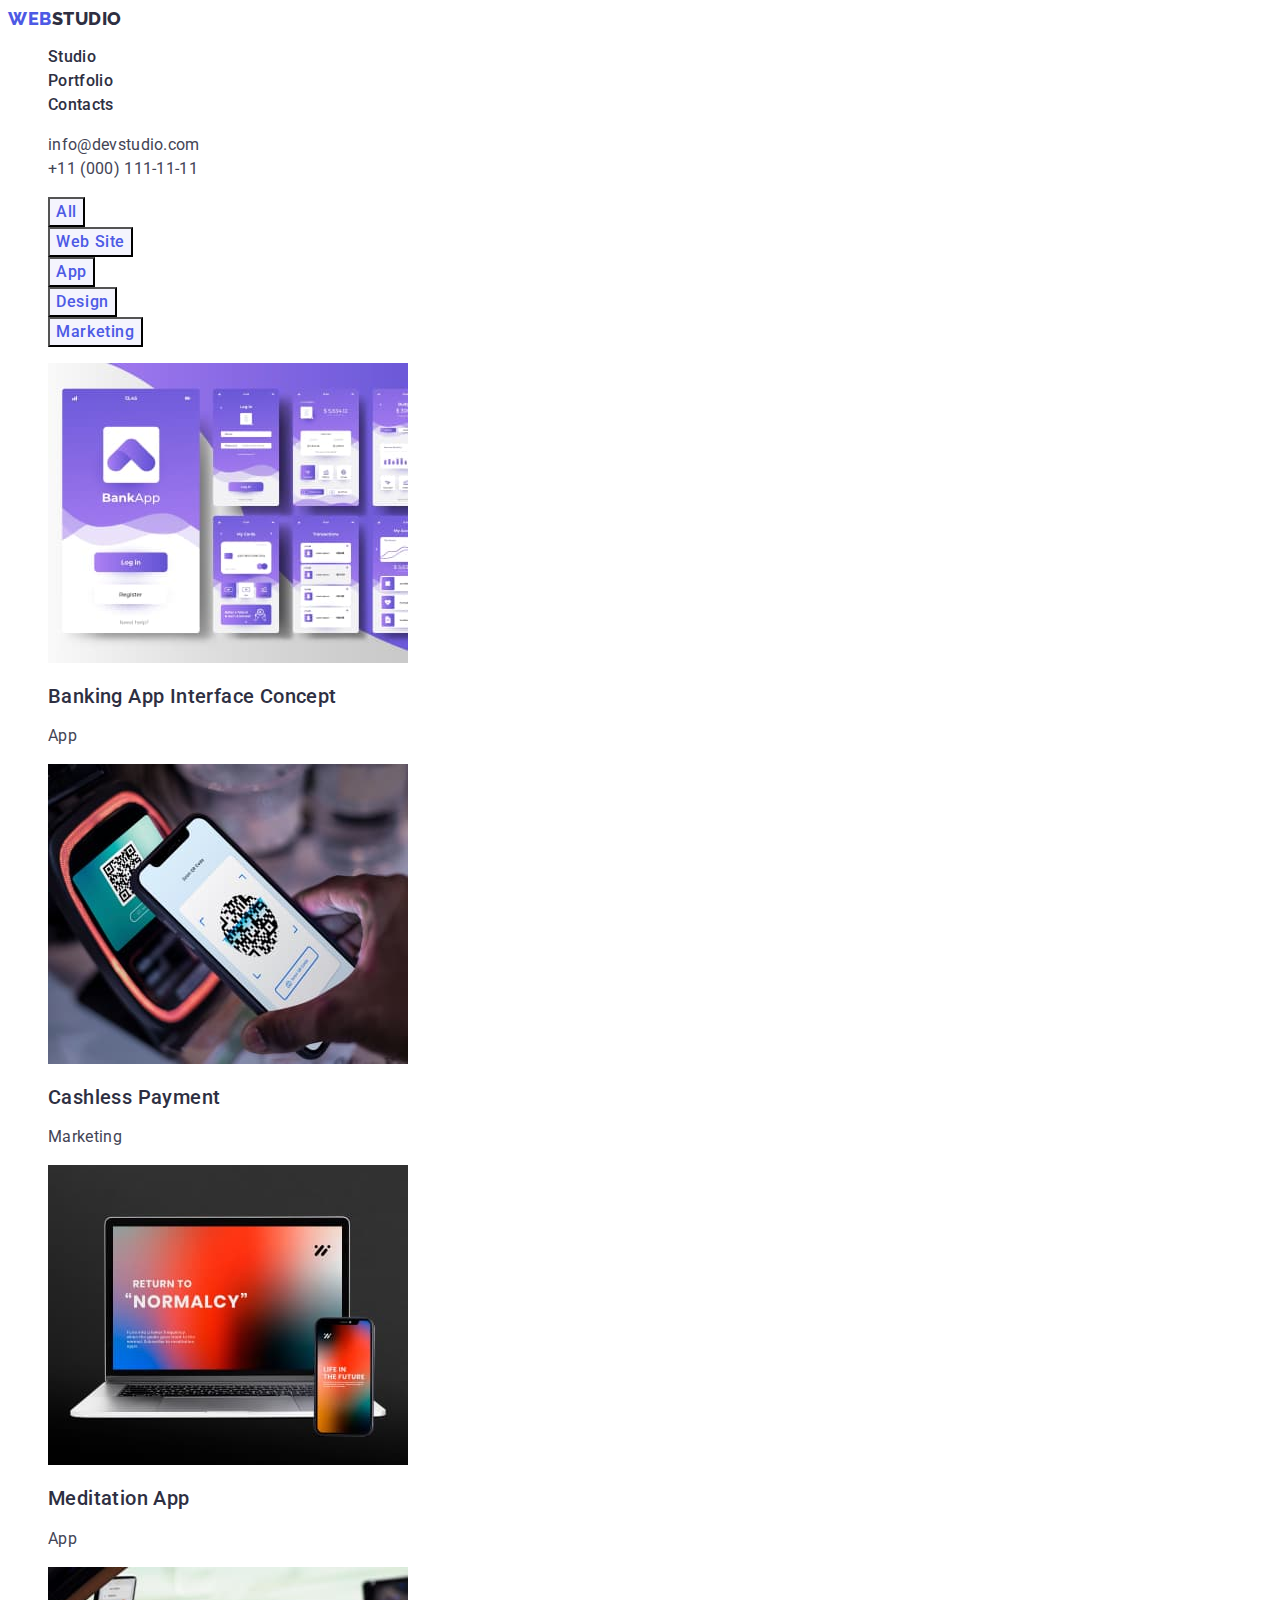
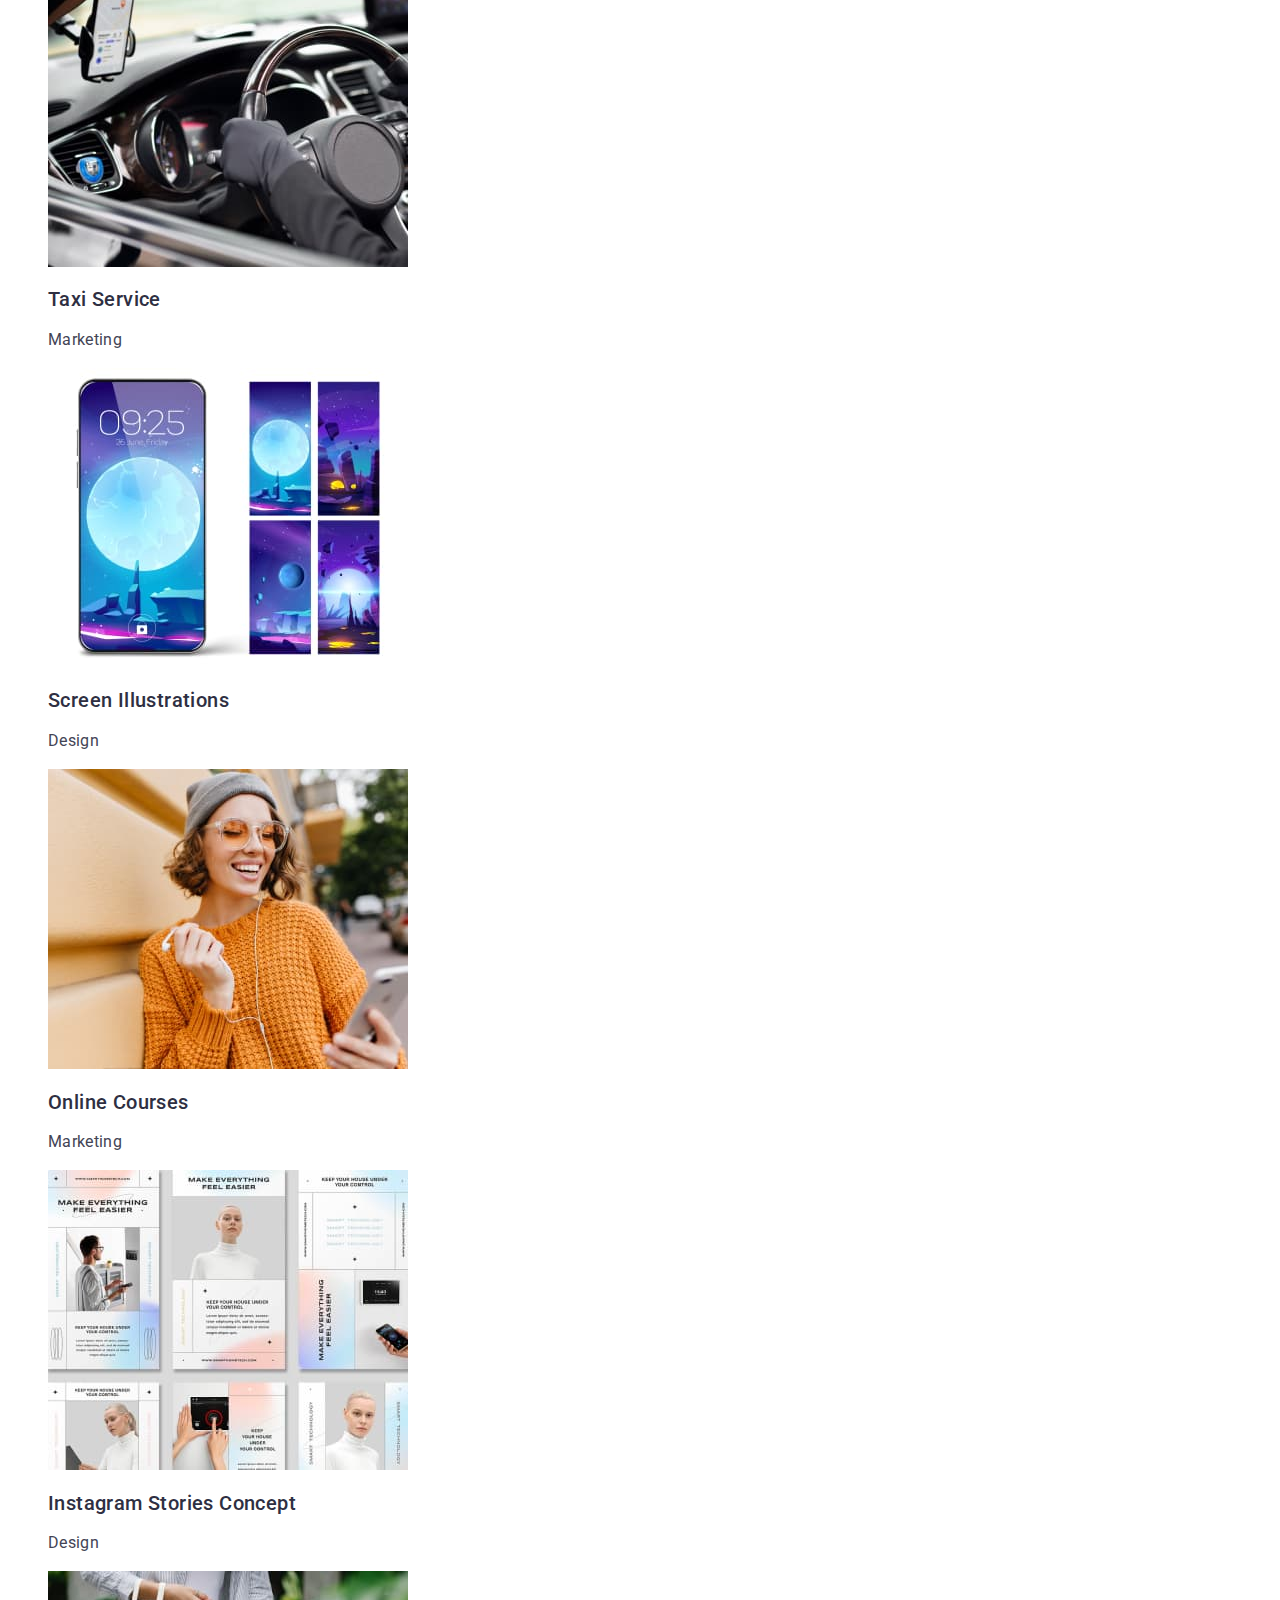
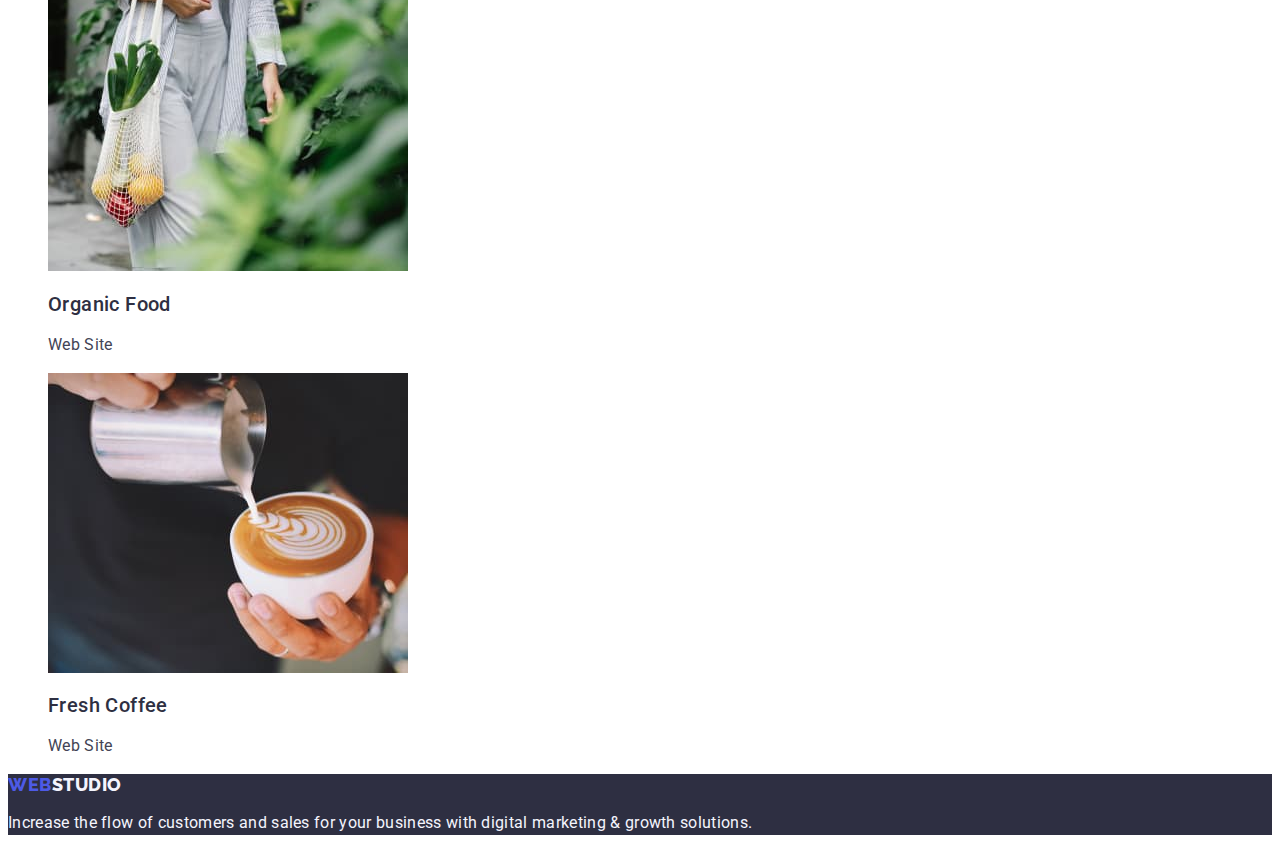
==== portfolio.html @ 6f132ad4 "Initial commit" ====
<!DOCTYPE html>

<html lang="en">
  <head>
    <meta charset="UTF-8" />
    <meta http-equiv="X-UA-Compatible" content="IE=edge" />
    <meta name="viewport" content="width=device-width, initial-scale=1.0" />
    <link rel="preconnect" href="https://fonts.googleapis.com" />
    <link rel="preconnect" href="https://fonts.gstatic.com" crossorigin />
    <link
      href="https://fonts.googleapis.com/css2?family=Raleway:wght@800&family=Roboto:wght@400;500;700;900&display=swap"
      rel="stylesheet"
    />
    <link rel="stylesheet" href="./css/styles.css" />
    <title>Web Studio</title>
  </head>
  <body>
    <header>
      <nav>
        <a href="./index.html" class="logo link"
          >Web<span class="logo-item-theme-light">Studio</span></a
        >
        <ul class="menu list">
          <li class="menu-item">
            <a class="menu-link link" href="./index.html">Studio</a>
          </li>
          <li class="menu-item">
            <a class="menu-link link" href="./portfolio.html">Portfolio</a>
          </li>
          <li class="menu-item">
            <a class="menu-link link" href="">Contacts</a>
          </li>
        </ul>
      </nav>
      <address class="contact">
        <ul class="contact-list list">
          <li class="contact-item">
            <a class="contact-link link" href="mailto:info@devstudio.com">info@devstudio.com</a>
          </li>
          <li class="contact-item">
            <a class="contact-link link" href="tel:+110001111111">+11 (000) 111-11-11</a>
          </li>
        </ul>
      </address>
    </header>
    <main>
      <section class="portfolio-section">
        <h1 hidden>Filters</h1>
        <ul class="btn-list list">
          <li class="btn-item"><button class="filter-btn" type="button">All</button></li>
          <li class="btn-item"><button class="filter-btn" type="button">Web Site</button></li>
          <li class="btn-item"><button class="filter-btn" type="button">App</button></li>
          <li class="btn-item"><button class="filter-btn" type="button">Design</button></li>
          <li class="btn-item"><button class="filter-btn" type="button">Marketing</button></li>
        </ul>
        <ul class="portfolio-img-list list">
          <li class="portfolio-img-item">
            <a href="" class="link"
              ><img
                class="portfolio-img"
                src="./images/portfolio/banking-app.jpg"
                alt="Banking App"
                width="360"
                height="300"
              />
              <h2 class="portfolio-img-title">Banking App Interface Concept</h2>
              <p class="portfolio-img-descr">App</p></a
            >
          </li>
          <li class="portfolio-img-item">
            <a href="" class="link"
              ><img
                class="portfolio-img"
                src="./images/portfolio/cashless-payment.jpg"
                alt="Cashless Payment"
                width="360"
                height="300"
              />
              <h2 class="portfolio-img-title">Cashless Payment</h2>
              <p class="portfolio-img-descr">Marketing</p></a
            >
          </li>
          <li class="portfolio-img-item">
            <a href="" class="link"
              ><img
                class="portfolio-img"
                src="./images/portfolio/meditation-app.jpg"
                alt="Meditation App"
                width="360"
                height="300"
              />
              <h2 class="portfolio-img-title">Meditation App</h2>
              <p class="portfolio-img-descr">App</p></a
            >
          </li>
          <li class="portfolio-img-item">
            <a href="" class="link"
              ><img
                class="portfolio-img"
                src="./images/portfolio/taxi-service.jpg"
                alt="Taxi Service"
                width="360"
                height="300"
              />
              <h2 class="portfolio-img-title">Taxi Service</h2>
              <p class="portfolio-img-descr">Marketing</p></a
            >
          </li>
          <li class="portfolio-img-item">
            <a href="" class="link"
              ><img
                class="portfolio-img"
                src="./images/portfolio/screen-illustrations.jpg"
                alt="Screen Illustrations"
                width="360"
                height="300"
              />
              <h2 class="portfolio-img-title">Screen Illustrations</h2>
              <p class="portfolio-img-descr">Design</p></a
            >
          </li>
          <li class="portfolio-img-item">
            <a href="" class="link"
              ><img
                class="portfolio-img"
                src="./images/portfolio/online-courses.jpg"
                alt="Online Courses"
                width="360"
                height="300"
              />
              <h2 class="portfolio-img-title">Online Courses</h2>
              <p class="portfolio-img-descr">Marketing</p></a
            >
          </li>
          <li class="portfolio-img-item">
            <a href="" class="link"
              ><img
                class="portfolio-img"
                src="./images/portfolio/instagram-stories.jpg"
                alt="Instagram Stories"
                width="360"
                height="300"
              />
              <h2 class="portfolio-img-title">Instagram Stories Concept</h2>
              <p class="portfolio-img-descr">Design</p></a
            >
          </li>
          <li class="portfolio-img-item">
            <a href="" class="link"
              ><img
                class="portfolio-img"
                src="./images/portfolio/organic-food.jpg"
                alt="Organic Food"
                width="360"
                height="300"
              />
              <h2 class="portfolio-img-title">Organic Food</h2>
              <p class="portfolio-img-descr">Web Site</p></a
            >
          </li>
          <li class="portfolio-img-item">
            <a href="" class="link"
              ><img
                class="portfolio-img"
                src="./images/portfolio/fresh-coffee.jpg"
                alt="Fresh Coffee"
                width="360"
                height="300"
              />
              <h2 class="portfolio-img-title">Fresh Coffee</h2>
              <p class="portfolio-img-descr">Web Site</p></a
            >
          </li>
        </ul>
      </section>
    </main>
    <footer class="footer">
      <a href="./index.html" class="logo link"
        >Web<span class="logo-item-theme-dark">Studio</span></a
      >
      <p class="footer-descr">
        Increase the flow of customers and sales for your business with digital marketing & growth
        solutions.
      </p>
    </footer>
  </body>
</html>
---- css/styles.css ----
body {
    font-family: 'Roboto', sans-serif;
    color: #434455;
    background-color: var(--background-white);
}

.list {
    list-style: none;
}

.link {
    text-decoration: none;
}

/* Colors */

:root {
    --background-dark: #2E2F42;
    --background-light: #F4F4FD;
    --background-white: #FFFFFF;
    --primary-brand: #4D5AE5;
    --pressed-state: #404BBF;
    --title-color: #2E2F42;
    --description-color: #434455;
}

/* Top Line */

.logo {
    font-family: 'Raleway', sans-serif;
    font-style: normal;
    font-weight: 800;
    font-size: 18px;
    line-height: 1.17;
    letter-spacing: 0.03em;
    text-transform: uppercase;
    color: var(--primary-brand);
}

.logo-item-theme-light {
    color: #2E2F42;
}

.logo-item-theme-dark {
    color: #F4F4FD;
}

.menu-link {
    font-weight: 500;
    font-size: 16px;
    line-height: 1.5;
    letter-spacing: 0.02em;
    color: #2E2F42;
}

.menu-link:hover,
.menu-link:focus {
    color: var(--pressed-state);
}

.contact {
    font-style: normal;
}

.contact-link {
    font-weight: 400;
    font-size: 16px;
    line-height: 1.5;
    letter-spacing: 0.02em;
    color: #434455;
}

.contact-link:hover,
.contact-link:focus {
    color: var(--pressed-state);
}

/* Effective Solutions for Your Business */

.hero {
    background-color: var(--background-dark);
}

.hero-descr {
    font-weight: 700;
    font-size: 56px;
    line-height: 1.07;
    letter-spacing: 0.02em;
    color: #ffffff;
}

.modal-open-btn {
    font-family: 'Roboto', sans-serif;
    font-weight: 500;
    font-size: 16px;
    line-height: 1.5;
    letter-spacing: 0.04em;
    color: #FFFFFF;
    cursor: pointer;
    background-color: var(--primary-brand);
}

.modal-open-btn:hover,
.modal-open-btn:focus {
    background-color: var(--pressed-state);
}

/* Principles of work */

.principle-title {
    font-weight: 500;
    font-size: 20px;
    line-height: 1.2;
    letter-spacing: 0.02em;
    color: var(--title-color);
}

.principle-descr {
    font-weight: 400;
    font-size: 16px;
    line-height: 1.5;
    letter-spacing: 0.02em;
    color: var(--description-color);
}

/* What are we doing */

.working-img-title {
    font-weight: 700;
    font-size: 36px;
    line-height: 1.11;
    letter-spacing: 0.02em;
    text-transform: capitalize;
    color: var(--title-color);
}

/* Our team */

.our-team-section {
    background-color: var(--background-light);
}

.team-item {
    background-color: var(--background-white);
}

.team-title {
    font-weight: 700;
    font-size: 36px;
    line-height: 1.11;
    letter-spacing: 0.02em;
    text-transform: capitalize;
    color: var(--title-color);
}

.team-member {
    font-weight: 500;
    font-size: 20px;
    line-height: 1.2;
    letter-spacing: 0.02em;
    color: var(--title-color);
}

.team-member-profession {
    font-weight: 400;
    font-size: 16px;
    line-height: 1.5;
    letter-spacing: 0.02em;
    color: var(--description-color);
}

/* Footer */

.footer {
    background-color: var(--background-dark);
}

.footer-descr {
    font-weight: 400;
    font-size: 16px;
    line-height: 1.5;
    letter-spacing: 0.02em;
    color: #F4F4FD;
}

/* PORTFOLIO */

.filter-btn {
    font-family: 'Roboto', sans-serif;
    font-weight: 500;
    font-size: 16px;
    line-height: 1.5;
    letter-spacing: 0.04em;
    cursor: pointer;
    color: var(--primary-brand);
    background-color: var(--background-light);
}

.filter-btn:hover,
.filter-btn:focus {
    color: #FFFFFF;
    background-color: var(--pressed-state);
}

.portfolio-img-title {
    font-weight: 500;
    font-size: 20px;
    line-height: 1.2;
    letter-spacing: 0.02em;
    color: var(--title-color);
}

.portfolio-img-descr {
    font-weight: 400;
    font-size: 16px;
    line-height: 1.5;
    letter-spacing: 0.02em;
    color: var(--description-color);
}
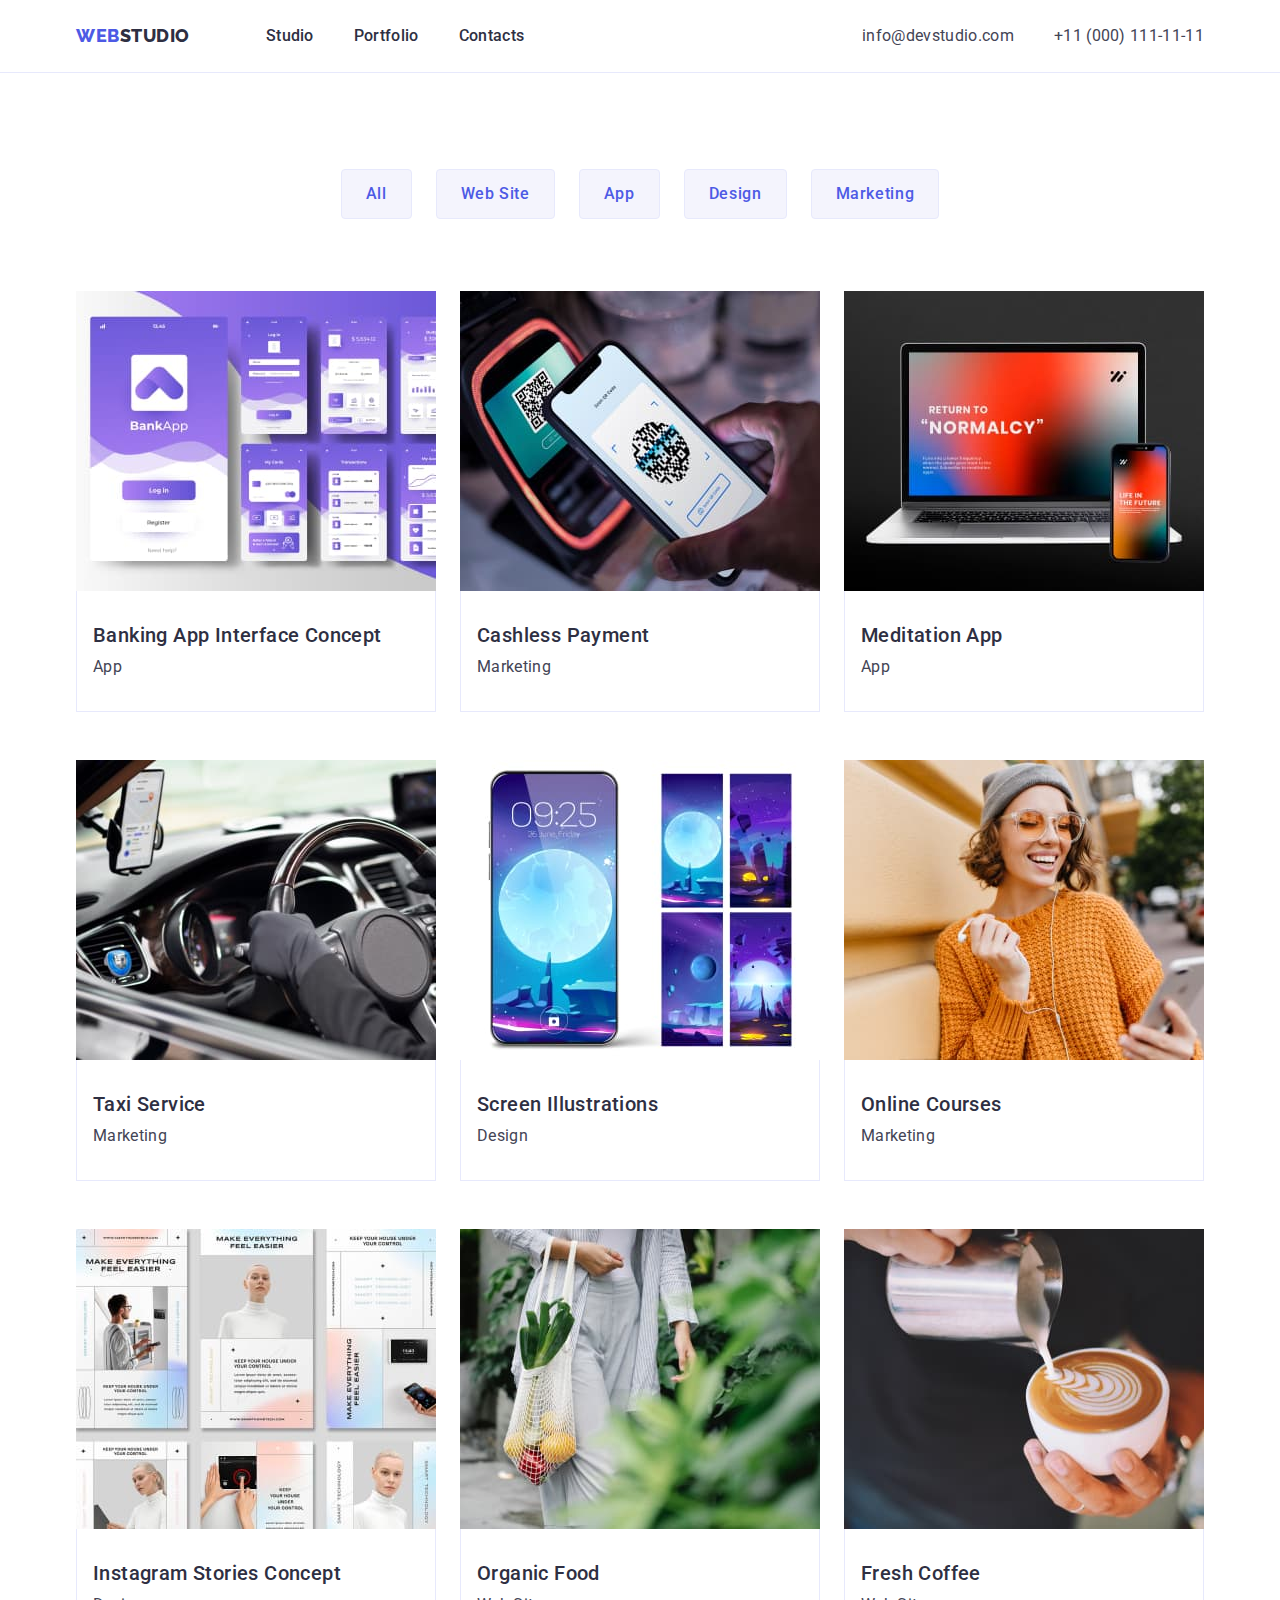
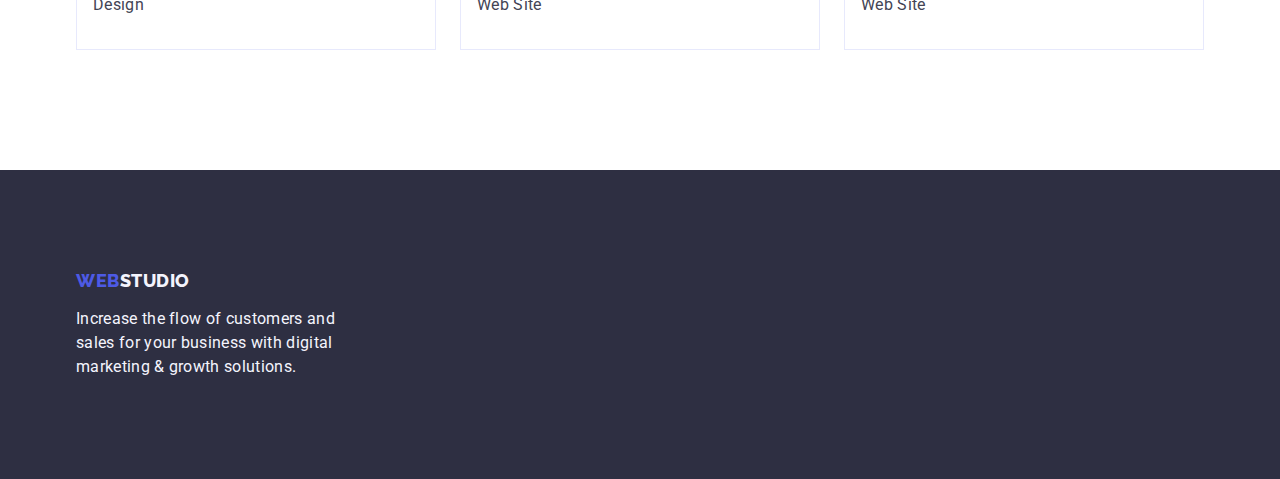
==== commit 1c62a6eb: "positioning" ====
--- a/portfolio.html
+++ b/portfolio.html
@@ -11,177 +11,202 @@
       href="https://fonts.googleapis.com/css2?family=Raleway:wght@800&family=Roboto:wght@400;500;700;900&display=swap"
       rel="stylesheet"
     />
+    <link rel="stylesheet" href="./css/modern-normalize/modern-normalize.min.css" />
     <link rel="stylesheet" href="./css/styles.css" />
     <title>Web Studio</title>
   </head>
   <body>
-    <header>
-      <nav>
-        <a href="./index.html" class="logo link"
-          >Web<span class="logo-item-theme-light">Studio</span></a
-        >
-        <ul class="menu list">
-          <li class="menu-item">
-            <a class="menu-link link" href="./index.html">Studio</a>
-          </li>
-          <li class="menu-item">
-            <a class="menu-link link" href="./portfolio.html">Portfolio</a>
-          </li>
-          <li class="menu-item">
-            <a class="menu-link link" href="">Contacts</a>
-          </li>
-        </ul>
-      </nav>
-      <address class="contact">
-        <ul class="contact-list list">
-          <li class="contact-item">
-            <a class="contact-link link" href="mailto:info@devstudio.com">info@devstudio.com</a>
-          </li>
-          <li class="contact-item">
-            <a class="contact-link link" href="tel:+110001111111">+11 (000) 111-11-11</a>
-          </li>
-        </ul>
-      </address>
+    <header class="page-header">
+      <div class="container page-header-container">
+        <nav class="page-nav">
+          <a href="./index.html" class="logo link"
+            >Web<span class="logo-item-theme-light">Studio</span></a
+          >
+          <ul class="menu list">
+            <li class="menu-item">
+              <a class="menu-link link" href="./index.html">Studio</a>
+            </li>
+            <li class="menu-item">
+              <a class="menu-link link" href="./portfolio.html">Portfolio</a>
+            </li>
+            <li class="menu-item">
+              <a class="menu-link link" href="">Contacts</a>
+            </li>
+          </ul>
+        </nav>
+        <address class="contact">
+          <ul class="contact-list list">
+            <li class="contact-item">
+              <a class="contact-link link" href="mailto:info@devstudio.com">info@devstudio.com</a>
+            </li>
+            <li class="contact-item">
+              <a class="contact-link link" href="tel:+110001111111">+11 (000) 111-11-11</a>
+            </li>
+          </ul>
+        </address>
+      </div>
     </header>
     <main>
       <section class="portfolio-section">
-        <h1 hidden>Filters</h1>
-        <ul class="btn-list list">
-          <li class="btn-item"><button class="filter-btn" type="button">All</button></li>
-          <li class="btn-item"><button class="filter-btn" type="button">Web Site</button></li>
-          <li class="btn-item"><button class="filter-btn" type="button">App</button></li>
-          <li class="btn-item"><button class="filter-btn" type="button">Design</button></li>
-          <li class="btn-item"><button class="filter-btn" type="button">Marketing</button></li>
-        </ul>
-        <ul class="portfolio-img-list list">
-          <li class="portfolio-img-item">
-            <a href="" class="link"
-              ><img
-                class="portfolio-img"
-                src="./images/portfolio/banking-app.jpg"
-                alt="Banking App"
-                width="360"
-                height="300"
-              />
-              <h2 class="portfolio-img-title">Banking App Interface Concept</h2>
-              <p class="portfolio-img-descr">App</p></a
-            >
-          </li>
-          <li class="portfolio-img-item">
-            <a href="" class="link"
-              ><img
-                class="portfolio-img"
-                src="./images/portfolio/cashless-payment.jpg"
-                alt="Cashless Payment"
-                width="360"
-                height="300"
-              />
-              <h2 class="portfolio-img-title">Cashless Payment</h2>
-              <p class="portfolio-img-descr">Marketing</p></a
-            >
-          </li>
-          <li class="portfolio-img-item">
-            <a href="" class="link"
-              ><img
-                class="portfolio-img"
-                src="./images/portfolio/meditation-app.jpg"
-                alt="Meditation App"
-                width="360"
-                height="300"
-              />
-              <h2 class="portfolio-img-title">Meditation App</h2>
-              <p class="portfolio-img-descr">App</p></a
-            >
-          </li>
-          <li class="portfolio-img-item">
-            <a href="" class="link"
-              ><img
-                class="portfolio-img"
-                src="./images/portfolio/taxi-service.jpg"
-                alt="Taxi Service"
-                width="360"
-                height="300"
-              />
-              <h2 class="portfolio-img-title">Taxi Service</h2>
-              <p class="portfolio-img-descr">Marketing</p></a
-            >
-          </li>
-          <li class="portfolio-img-item">
-            <a href="" class="link"
-              ><img
-                class="portfolio-img"
-                src="./images/portfolio/screen-illustrations.jpg"
-                alt="Screen Illustrations"
-                width="360"
-                height="300"
-              />
-              <h2 class="portfolio-img-title">Screen Illustrations</h2>
-              <p class="portfolio-img-descr">Design</p></a
-            >
-          </li>
-          <li class="portfolio-img-item">
-            <a href="" class="link"
-              ><img
-                class="portfolio-img"
-                src="./images/portfolio/online-courses.jpg"
-                alt="Online Courses"
-                width="360"
-                height="300"
-              />
-              <h2 class="portfolio-img-title">Online Courses</h2>
-              <p class="portfolio-img-descr">Marketing</p></a
-            >
-          </li>
-          <li class="portfolio-img-item">
-            <a href="" class="link"
-              ><img
-                class="portfolio-img"
-                src="./images/portfolio/instagram-stories.jpg"
-                alt="Instagram Stories"
-                width="360"
-                height="300"
-              />
-              <h2 class="portfolio-img-title">Instagram Stories Concept</h2>
-              <p class="portfolio-img-descr">Design</p></a
-            >
-          </li>
-          <li class="portfolio-img-item">
-            <a href="" class="link"
-              ><img
-                class="portfolio-img"
-                src="./images/portfolio/organic-food.jpg"
-                alt="Organic Food"
-                width="360"
-                height="300"
-              />
-              <h2 class="portfolio-img-title">Organic Food</h2>
-              <p class="portfolio-img-descr">Web Site</p></a
-            >
-          </li>
-          <li class="portfolio-img-item">
-            <a href="" class="link"
-              ><img
-                class="portfolio-img"
-                src="./images/portfolio/fresh-coffee.jpg"
-                alt="Fresh Coffee"
-                width="360"
-                height="300"
-              />
-              <h2 class="portfolio-img-title">Fresh Coffee</h2>
-              <p class="portfolio-img-descr">Web Site</p></a
-            >
-          </li>
-        </ul>
+        <div class="container portfolio-container">
+          <h1 hidden>Filters</h1>
+          <ul class="btn-list list">
+            <li class="btn-item"><button class="filter-btn" type="button">All</button></li>
+            <li class="btn-item"><button class="filter-btn" type="button">Web Site</button></li>
+            <li class="btn-item"><button class="filter-btn" type="button">App</button></li>
+            <li class="btn-item"><button class="filter-btn" type="button">Design</button></li>
+            <li class="btn-item"><button class="filter-btn" type="button">Marketing</button></li>
+          </ul>
+          <ul class="portfolio-img-list list">
+            <li class="portfolio-img-item">
+              <a href="" class="link"
+                ><img
+                  class="portfolio-img"
+                  src="./images/portfolio/banking-app.jpg"
+                  alt="Banking App"
+                  width="360"
+                  height="300"
+                />
+                <div class="portfolio-img-descr-container">
+                  <h2 class="portfolio-img-title">Banking App Interface Concept</h2>
+                  <p class="portfolio-img-descr">App</p>
+                </div></a
+              >
+            </li>
+            <li class="portfolio-img-item">
+              <a href="" class="link"
+                ><img
+                  class="portfolio-img"
+                  src="./images/portfolio/cashless-payment.jpg"
+                  alt="Cashless Payment"
+                  width="360"
+                  height="300"
+                />
+                <div class="portfolio-img-descr-container">
+                  <h2 class="portfolio-img-title">Cashless Payment</h2>
+                  <p class="portfolio-img-descr">Marketing</p>
+                </div></a
+              >
+            </li>
+            <li class="portfolio-img-item">
+              <a href="" class="link"
+                ><img
+                  class="portfolio-img"
+                  src="./images/portfolio/meditation-app.jpg"
+                  alt="Meditation App"
+                  width="360"
+                  height="300"
+                />
+                <div class="portfolio-img-descr-container">
+                  <h2 class="portfolio-img-title">Meditation App</h2>
+                  <p class="portfolio-img-descr">App</p>
+                </div></a
+              >
+            </li>
+            <li class="portfolio-img-item">
+              <a href="" class="link"
+                ><img
+                  class="portfolio-img"
+                  src="./images/portfolio/taxi-service.jpg"
+                  alt="Taxi Service"
+                  width="360"
+                  height="300"
+                />
+                <div class="portfolio-img-descr-container">
+                  <h2 class="portfolio-img-title">Taxi Service</h2>
+                  <p class="portfolio-img-descr">Marketing</p>
+                </div></a
+              >
+            </li>
+            <li class="portfolio-img-item">
+              <a href="" class="link"
+                ><img
+                  class="portfolio-img"
+                  src="./images/portfolio/screen-illustrations.jpg"
+                  alt="Screen Illustrations"
+                  width="360"
+                  height="300"
+                />
+                <div class="portfolio-img-descr-container">
+                  <h2 class="portfolio-img-title">Screen Illustrations</h2>
+                  <p class="portfolio-img-descr">Design</p>
+                </div></a
+              >
+            </li>
+            <li class="portfolio-img-item">
+              <a href="" class="link"
+                ><img
+                  class="portfolio-img"
+                  src="./images/portfolio/online-courses.jpg"
+                  alt="Online Courses"
+                  width="360"
+                  height="300"
+                />
+                <div class="portfolio-img-descr-container">
+                  <h2 class="portfolio-img-title">Online Courses</h2>
+                  <p class="portfolio-img-descr">Marketing</p>
+                </div></a
+              >
+            </li>
+            <li class="portfolio-img-item">
+              <a href="" class="link"
+                ><img
+                  class="portfolio-img"
+                  src="./images/portfolio/instagram-stories.jpg"
+                  alt="Instagram Stories"
+                  width="360"
+                  height="300"
+                />
+                <div class="portfolio-img-descr-container">
+                  <h2 class="portfolio-img-title">Instagram Stories Concept</h2>
+                  <p class="portfolio-img-descr">Design</p>
+                </div></a
+              >
+            </li>
+            <li class="portfolio-img-item">
+              <a href="" class="link"
+                ><img
+                  class="portfolio-img"
+                  src="./images/portfolio/organic-food.jpg"
+                  alt="Organic Food"
+                  width="360"
+                  height="300"
+                />
+                <div class="portfolio-img-descr-container">
+                  <h2 class="portfolio-img-title">Organic Food</h2>
+                  <p class="portfolio-img-descr">Web Site</p>
+                </div></a
+              >
+            </li>
+            <li class="portfolio-img-item">
+              <a href="" class="link"
+                ><img
+                  class="portfolio-img"
+                  src="./images/portfolio/fresh-coffee.jpg"
+                  alt="Fresh Coffee"
+                  width="360"
+                  height="300"
+                />
+                <div class="portfolio-img-descr-container">
+                  <h2 class="portfolio-img-title">Fresh Coffee</h2>
+                  <p class="portfolio-img-descr">Web Site</p>
+                </div></a
+              >
+            </li>
+          </ul>
+        </div>
       </section>
     </main>
     <footer class="footer">
-      <a href="./index.html" class="logo link"
-        >Web<span class="logo-item-theme-dark">Studio</span></a
-      >
-      <p class="footer-descr">
-        Increase the flow of customers and sales for your business with digital marketing & growth
-        solutions.
-      </p>
+      <div class="container">
+        <a href="./index.html" class="logo link"
+          >Web<span class="logo-item-theme-dark">Studio</span></a
+        >
+        <p class="footer-descr">
+          Increase the flow of customers and sales for your business with digital marketing & growth
+          solutions.
+        </p>
+      </div>
     </footer>
   </body>
 </html>
--- a/css/styles.css
+++ b/css/styles.css
@@ -1,15 +1,56 @@
+/* Default */
+
 body {
     font-family: 'Roboto', sans-serif;
     color: #434455;
     background-color: var(--background-white);
 }
 
+.container {
+    width: 1158px;
+    margin-left: auto;
+    margin-right: auto;
+    padding-left: 15px;
+    padding-right: 15px;
+}
+
+.section {
+    padding-top: 120px;
+    padding-bottom: 120px;
+}
+
 .list {
     list-style: none;
 }
 
 .link {
     text-decoration: none;
+}
+
+button {
+    cursor: pointer;
+}
+
+h1,
+h2,
+h3,
+h4,
+h5,
+h6,
+p {
+    margin-top: 0;
+    margin-bottom: 0;
+}
+
+ul,
+ol {
+    margin-top: 0;
+    margin-bottom: 0;
+    padding-left: 0;
+}
+
+img {
+    display: block;
 }
 
 /* Colors */
@@ -25,6 +66,23 @@
 }
 
 /* Top Line */
+
+.page-header {
+    padding-top: 24px;
+    padding-bottom: 24px;
+    border-bottom: 1px solid #E7E9FC;
+}
+
+.page-header-container {
+    display: flex;
+    align-items: center;
+}
+
+.page-nav {
+    display: flex;
+    align-items: center;
+    column-gap: 76px;
+}
 
 .logo {
     font-family: 'Raleway', sans-serif;
@@ -45,6 +103,12 @@
     color: #F4F4FD;
 }
 
+.menu {
+    display: flex;
+    align-items: center;
+    column-gap: 40px;
+}
+
 .menu-link {
     font-weight: 500;
     font-size: 16px;
@@ -60,6 +124,13 @@
 
 .contact {
     font-style: normal;
+    margin-left: auto;
+}
+
+.contact-list {
+    display: flex;
+    align-items: center;
+    column-gap: 40px;
 }
 
 .contact-link {
@@ -78,18 +149,31 @@
 /* Effective Solutions for Your Business */
 
 .hero {
+    padding-top: 188px;
+    padding-bottom: 188px;
     background-color: var(--background-dark);
 }
 
+.hero-container {
+    display: flex;
+    flex-direction: column;
+    align-items: center;
+}
+
 .hero-descr {
+    width: 496px;
+    margin-bottom: 48px;
     font-weight: 700;
     font-size: 56px;
     line-height: 1.07;
     letter-spacing: 0.02em;
+    text-align: center;
     color: #ffffff;
 }
 
 .modal-open-btn {
+    padding: 16px 32px;
+    min-width: 169px;
     font-family: 'Roboto', sans-serif;
     font-weight: 500;
     font-size: 16px;
@@ -98,6 +182,9 @@
     color: #FFFFFF;
     cursor: pointer;
     background-color: var(--primary-brand);
+    box-shadow: 0px 4px 4px rgba(0, 0, 0, 0.15);
+    border: 0;
+    border-radius: 4px;
 }
 
 .modal-open-btn:hover,
@@ -107,7 +194,17 @@
 
 /* Principles of work */
 
+.principle-container {
+    display: flex;
+    column-gap: 24px;
+}
+
+.principle-item {
+    flex-basis: calc((100% - 72px) / 4);
+}
+
 .principle-title {
+    margin-bottom: 8px;
     font-weight: 500;
     font-size: 20px;
     line-height: 1.2;
@@ -125,7 +222,23 @@
 
 /* What are we doing */
 
+.working-section {
+    padding-bottom: 120px;
+}
+
+.working-container {
+    display: flex;
+    flex-direction: column;
+    align-items: center;
+}
+
+.working-img-list {
+    display: flex;
+    column-gap: 24px;
+}
+
 .working-img-title {
+    padding-bottom: 72px;
     font-weight: 700;
     font-size: 36px;
     line-height: 1.11;
@@ -134,17 +247,36 @@
     color: var(--title-color);
 }
 
+.working-img-item {
+    flex-basis: calc((100% - 48px) / 3);
+}
+
 /* Our team */
 
 .our-team-section {
     background-color: var(--background-light);
 }
 
+.our-team-container {
+    display: flex;
+    flex-direction: column;
+    align-items: center;
+}
+
+.team-list {
+    display: flex;
+    column-gap: 24px;
+}
+
 .team-item {
+    flex-basis: calc((100% - 72px) / 4);
     background-color: var(--background-white);
+    box-shadow: 0px 1px 6px rgba(46, 47, 66, 0.08), 0px 1px 1px rgba(46, 47, 66, 0.16), 0px 2px 1px rgba(46, 47, 66, 0.08);
+    border-radius: 0px 0px 4px 4px;
 }
 
 .team-title {
+    padding-bottom: 72px;
     font-weight: 700;
     font-size: 36px;
     line-height: 1.11;
@@ -153,7 +285,14 @@
     color: var(--title-color);
 }
 
+.team-member-container {
+    padding-top: 32px;
+    padding-bottom: 32px;
+}
+
 .team-member {
+    text-align: center;
+    margin-bottom: 8px;
     font-weight: 500;
     font-size: 20px;
     line-height: 1.2;
@@ -162,6 +301,7 @@
 }
 
 .team-member-profession {
+    text-align: center;
     font-weight: 400;
     font-size: 16px;
     line-height: 1.5;
@@ -172,10 +312,14 @@
 /* Footer */
 
 .footer {
+    padding-top: 100px;
+    padding-bottom: 100px;
     background-color: var(--background-dark);
 }
 
 .footer-descr {
+    margin-top: 16px;
+    width: 264px;
     font-weight: 400;
     font-size: 16px;
     line-height: 1.5;
@@ -185,7 +329,25 @@
 
 /* PORTFOLIO */
 
+.portfolio-section {
+    padding-top: 96px;
+    padding-bottom: 120px;
+}
+
+.portfolio-container {
+    display: flex;
+    flex-direction: column;
+    align-items: center;
+}
+
+.btn-list {
+    display: flex;
+    margin-bottom: 72px;
+    column-gap: 24px;
+}
+
 .filter-btn {
+    padding: 12px 24px;
     font-family: 'Roboto', sans-serif;
     font-weight: 500;
     font-size: 16px;
@@ -194,6 +356,8 @@
     cursor: pointer;
     color: var(--primary-brand);
     background-color: var(--background-light);
+    border: 1px solid #E7E9FC;
+    border-radius: 4px;
 }
 
 .filter-btn:hover,
@@ -202,7 +366,19 @@
     background-color: var(--pressed-state);
 }
 
+.portfolio-img-list {
+    display: flex;
+    flex-wrap: wrap;
+    column-gap: 24px;
+    row-gap: 48px;
+}
+
+.portfolio-img-item {
+    flex-basis: calc((100% - 48px) / 3);
+}
+
 .portfolio-img-title {
+    margin-bottom: 8px;
     font-weight: 500;
     font-size: 20px;
     line-height: 1.2;
@@ -210,6 +386,14 @@
     color: var(--title-color);
 }
 
+.portfolio-img-descr-container {
+    padding-top: 32px;
+    padding-bottom: 32px;
+    padding-left: 16px;
+    border: 1px solid #E7E9FC;
+    border-top: none;
+}
+
 .portfolio-img-descr {
     font-weight: 400;
     font-size: 16px;
